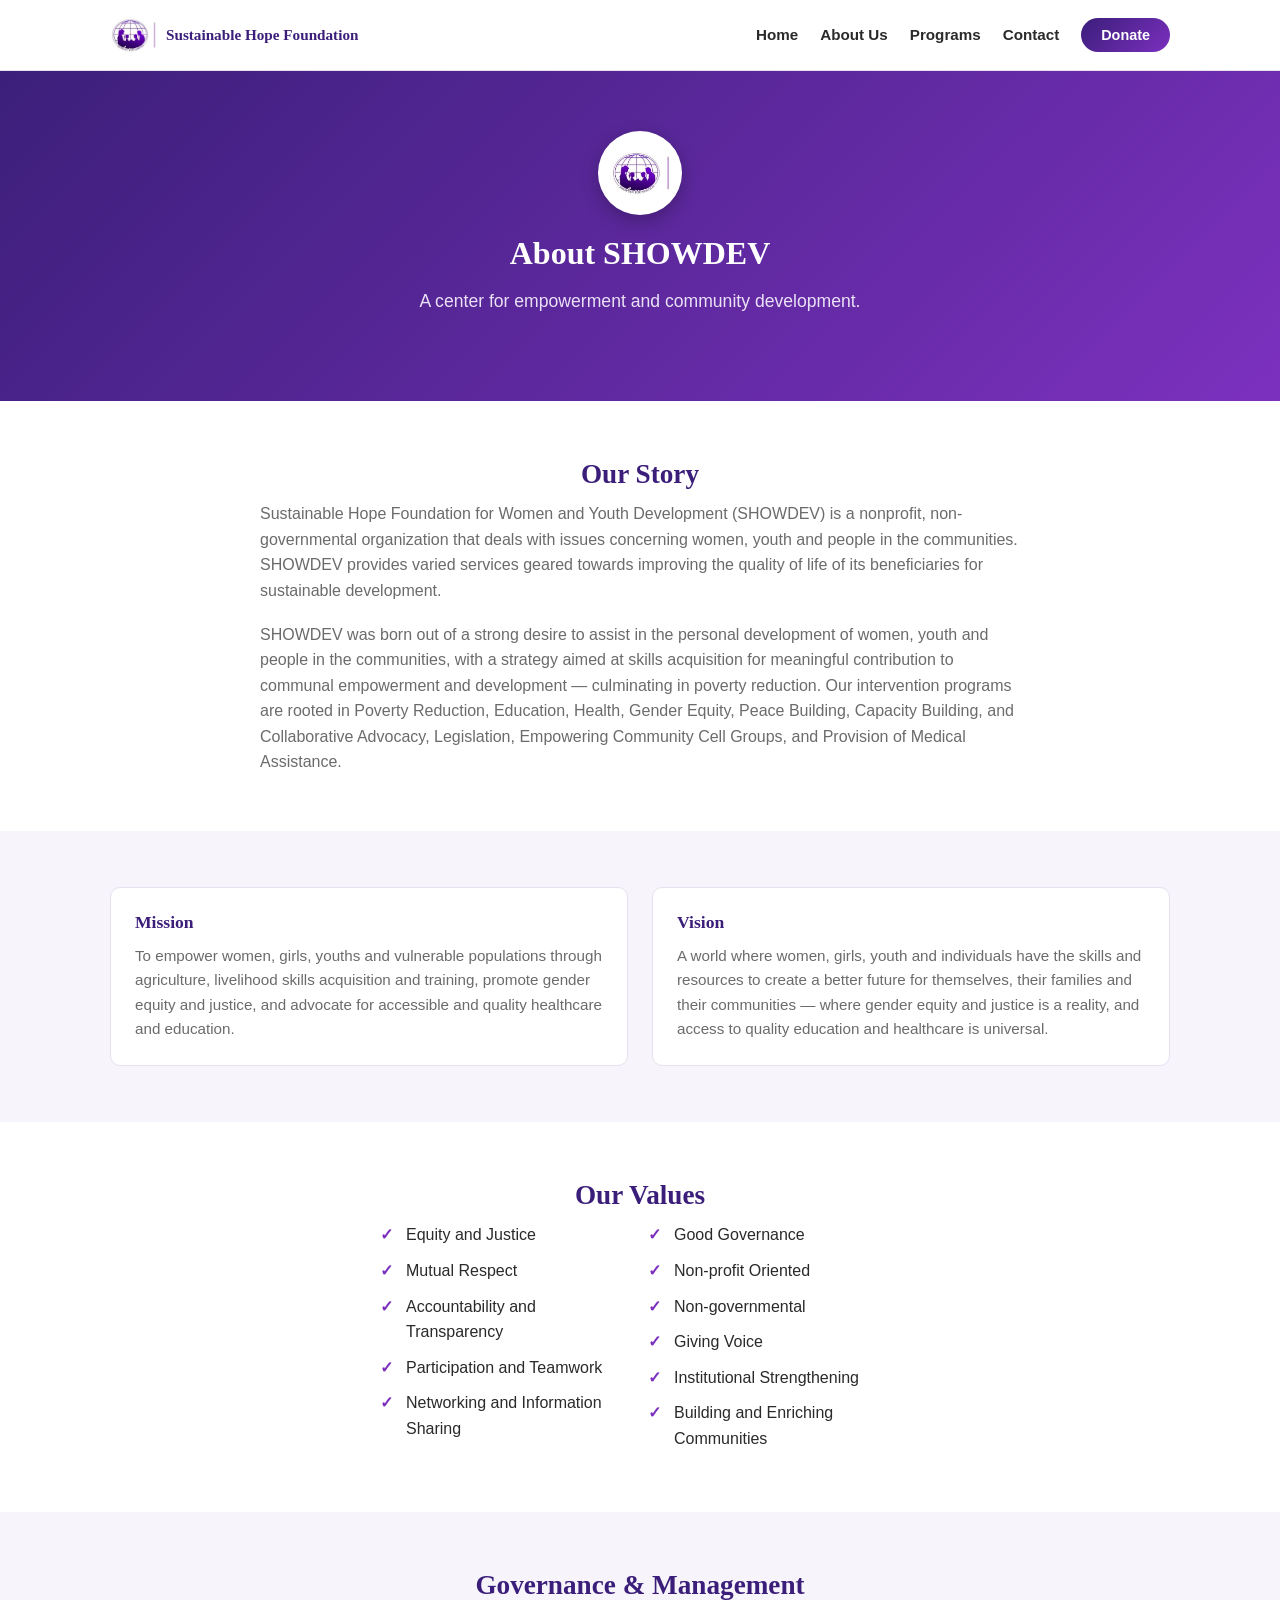
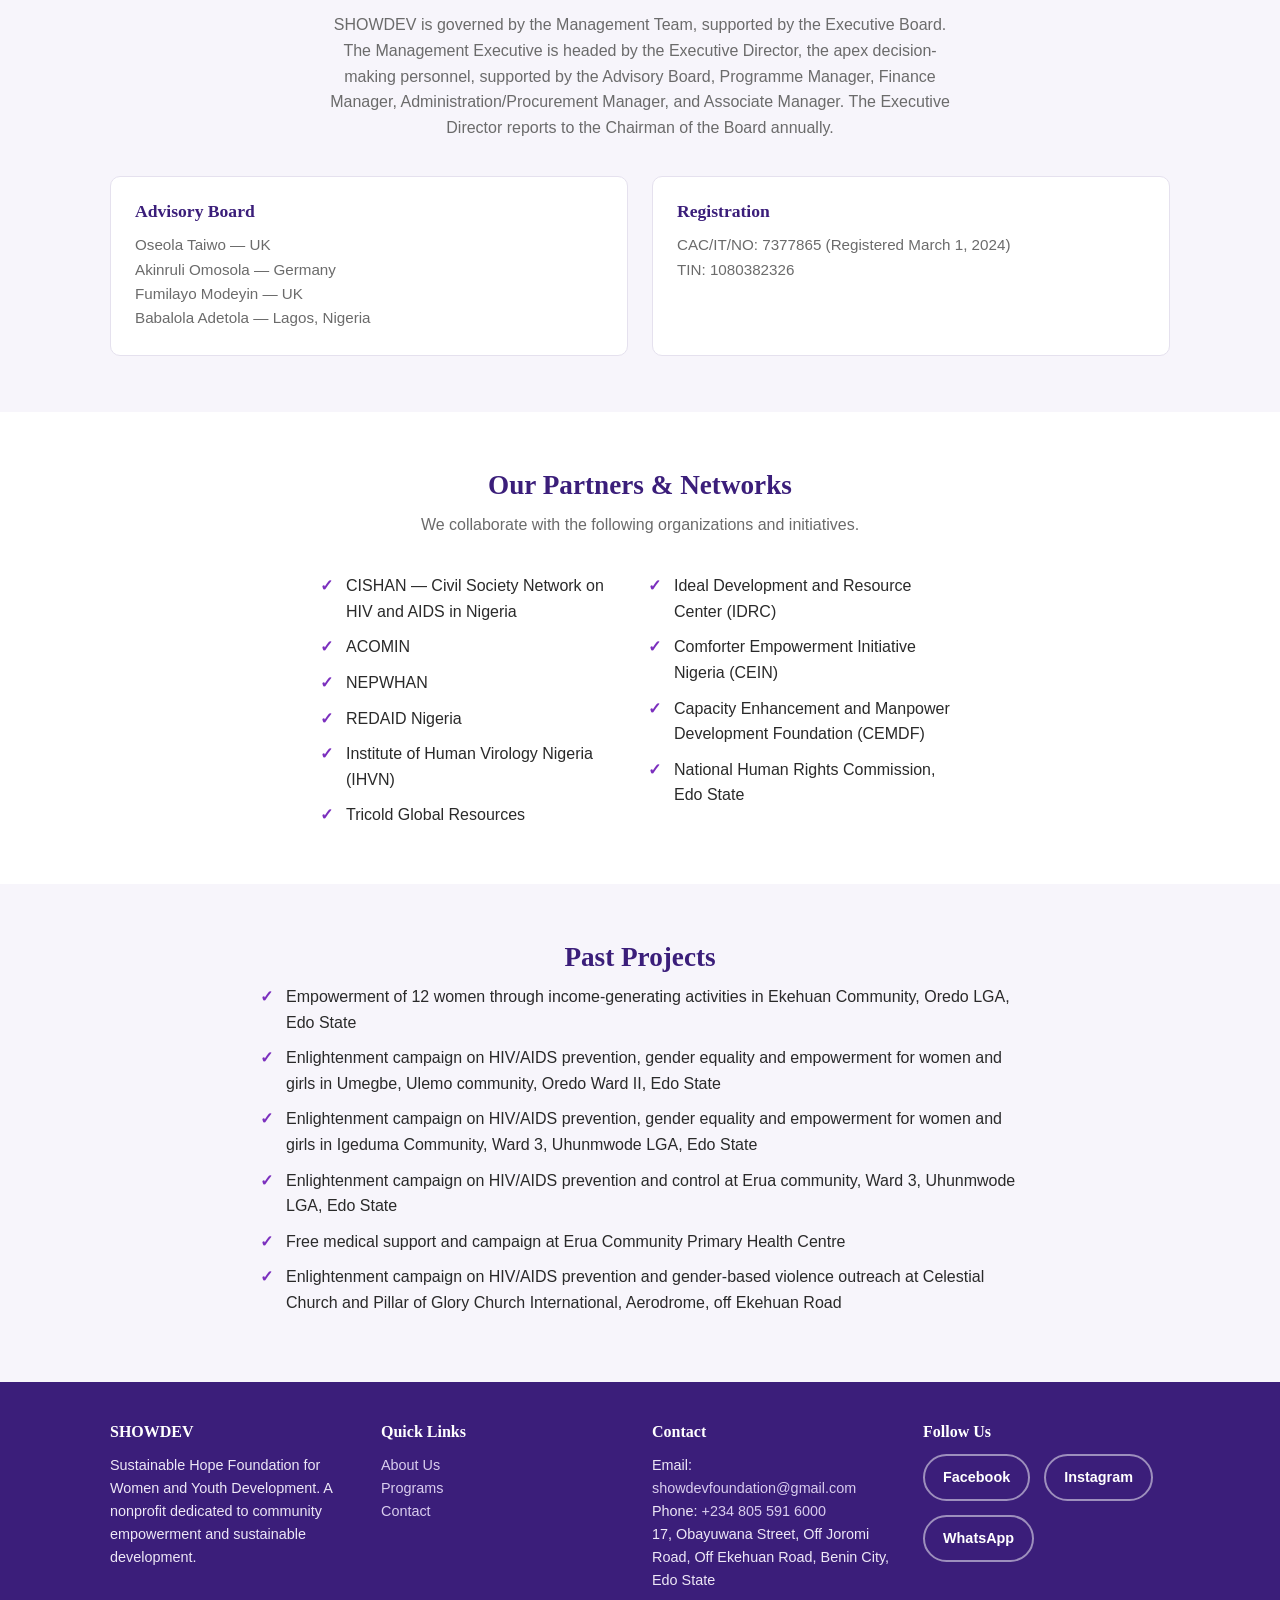
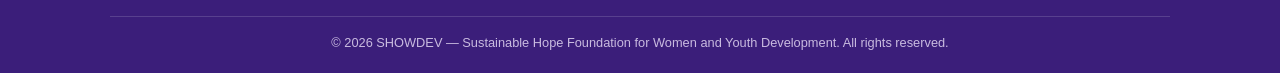
==== about.html @ 35cf9767 "initial commit" ====
<!DOCTYPE html>
<html lang="en">
<head>
<meta charset="UTF-8">
<meta name="viewport" content="width=device-width, initial-scale=1.0">
<title>About Us — SHOWDEV</title>
<meta name="description" content="Learn about SHOWDEV's history, mission, vision, values, governance, and partner organizations.">
<meta property="og:title" content="About SHOWDEV">
<meta property="og:description" content="A nonprofit dedicated to empowering women, youth and communities.">
<meta property="og:image" content="assets/logo.jpg">
<link rel="icon" href="assets/favicon.jpg" type="image/jpeg">
<link rel="stylesheet" href="style.css">
</head>
<body>

<header>
  <div class="nav-wrap">
    <a href="index.html" class="brand">
      <img data-img-key="logo" src="assets/logo.jpg" alt="SHOWDEV logo">
      <span class="brand-name">Sustainable Hope Foundation</span>
    </a>
    <button class="nav-toggle" id="navToggle" aria-label="Toggle menu">&#9776;</button>
    <nav>
      <ul id="navMenu">
        <li><a href="index.html">Home</a></li>
        <li><a href="about.html">About Us</a></li>
        <li><a href="programs.html">Programs</a></li>
        <li><a href="contact.html">Contact</a></li>
        <li><a href="contact.html#donate" class="donate-btn">Donate</a></li>
      </ul>
    </nav>
  </div>
</header>

<section class="hero has-photo" data-bg-key="heroBackground">
  <div class="container">
    <div class="hero-logo-badge"><img data-img-key="logo" alt="SHOWDEV logo"></div>
    <h1>About SHOWDEV</h1>
    <p class="tagline">A center for empowerment and community development.</p>
  </div>
</section>

<section>
  <div class="container">
    <h2 class="section-title">Our Story</h2>
    <p style="max-width:760px;margin:0 auto 18px;color:var(--text-muted);">
      Sustainable Hope Foundation for Women and Youth Development (SHOWDEV) is a nonprofit, non-governmental
      organization that deals with issues concerning women, youth and people in the communities. SHOWDEV provides
      varied services geared towards improving the quality of life of its beneficiaries for sustainable development.
    </p>
    <p style="max-width:760px;margin:0 auto;color:var(--text-muted);">
      SHOWDEV was born out of a strong desire to assist in the personal development of women, youth and people in
      the communities, with a strategy aimed at skills acquisition for meaningful contribution to communal
      empowerment and development — culminating in poverty reduction. Our intervention programs are rooted in
      Poverty Reduction, Education, Health, Gender Equity, Peace Building, Capacity Building, and Collaborative
      Advocacy, Legislation, Empowering Community Cell Groups, and Provision of Medical Assistance.
    </p>
  </div>
</section>

<section class="alt">
  <div class="container">
    <div class="grid">
      <div class="card">
        <h3>Mission</h3>
        <p>To empower women, girls, youths and vulnerable populations through agriculture, livelihood skills acquisition and training, promote gender equity and justice, and advocate for accessible and quality healthcare and education.</p>
      </div>
      <div class="card">
        <h3>Vision</h3>
        <p>A world where women, girls, youth and individuals have the skills and resources to create a better future for themselves, their families and their communities — where gender equity and justice is a reality, and access to quality education and healthcare is universal.</p>
      </div>
    </div>
  </div>
</section>

<section>
  <div class="container">
    <h2 class="section-title">Our Values</h2>
    <ul class="check-list" style="max-width:520px;margin:0 auto;columns:2;">
      <li>Equity and Justice</li>
      <li>Mutual Respect</li>
      <li>Accountability and Transparency</li>
      <li>Participation and Teamwork</li>
      <li>Networking and Information Sharing</li>
      <li>Good Governance</li>
      <li>Non-profit Oriented</li>
      <li>Non-governmental</li>
      <li>Giving Voice</li>
      <li>Institutional Strengthening</li>
      <li>Building and Enriching Communities</li>
    </ul>
  </div>
</section>

<section class="alt">
  <div class="container">
    <h2 class="section-title">Governance & Management</h2>
    <p class="section-sub">
      SHOWDEV is governed by the Management Team, supported by the Executive Board. The Management Executive
      is headed by the Executive Director, the apex decision-making personnel, supported by the Advisory Board,
      Programme Manager, Finance Manager, Administration/Procurement Manager, and Associate Manager. The
      Executive Director reports to the Chairman of the Board annually.
    </p>
    <div class="grid">
      <div class="card"><h3>Advisory Board</h3>
        <p>Oseola Taiwo — UK<br>Akinruli Omosola — Germany<br>Fumilayo Modeyin — UK<br>Babalola Adetola — Lagos, Nigeria</p>
      </div>
      <div class="card"><h3>Registration</h3>
        <p>CAC/IT/NO: 7377865 (Registered March 1, 2024)<br>TIN: 1080382326</p>
      </div>
    </div>
  </div>
</section>

<section>
  <div class="container">
    <h2 class="section-title">Our Partners & Networks</h2>
    <p class="section-sub">We collaborate with the following organizations and initiatives.</p>
    <ul class="check-list" style="max-width:640px;margin:0 auto;columns:2;">
      <li>CISHAN — Civil Society Network on HIV and AIDS in Nigeria</li>
      <li>ACOMIN</li>
      <li>NEPWHAN</li>
      <li>REDAID Nigeria</li>
      <li>Institute of Human Virology Nigeria (IHVN)</li>
      <li>Tricold Global Resources</li>
      <li>Ideal Development and Resource Center (IDRC)</li>
      <li>Comforter Empowerment Initiative Nigeria (CEIN)</li>
      <li>Capacity Enhancement and Manpower Development Foundation (CEMDF)</li>
      <li>National Human Rights Commission, Edo State</li>
    </ul>
  </div>
</section>

<section class="alt">
  <div class="container">
    <h2 class="section-title">Past Projects</h2>
    <ul class="check-list" style="max-width:760px;margin:0 auto;">
      <li>Empowerment of 12 women through income-generating activities in Ekehuan Community, Oredo LGA, Edo State</li>
      <li>Enlightenment campaign on HIV/AIDS prevention, gender equality and empowerment for women and girls in Umegbe, Ulemo community, Oredo Ward II, Edo State</li>
      <li>Enlightenment campaign on HIV/AIDS prevention, gender equality and empowerment for women and girls in Igeduma Community, Ward 3, Uhunmwode LGA, Edo State</li>
      <li>Enlightenment campaign on HIV/AIDS prevention and control at Erua community, Ward 3, Uhunmwode LGA, Edo State</li>
      <li>Free medical support and campaign at Erua Community Primary Health Centre</li>
      <li>Enlightenment campaign on HIV/AIDS prevention and gender-based violence outreach at Celestial Church and Pillar of Glory Church International, Aerodrome, off Ekehuan Road</li>
    </ul>
  </div>
</section>

<footer>
  <div class="container">
    <div class="footer-grid">
      <div>
        <h4>SHOWDEV</h4>
        <p>Sustainable Hope Foundation for Women and Youth Development. A nonprofit dedicated to community empowerment and sustainable development.</p>
      </div>
      <div>
        <h4>Quick Links</h4>
        <p><a href="about.html">About Us</a></p>
        <p><a href="programs.html">Programs</a></p>
        <p><a href="contact.html">Contact</a></p>
      </div>
      <div>
        <h4>Contact</h4>
        <p>Email: <a href="mailto:showdevfoundation@gmail.com">showdevfoundation@gmail.com</a></p>
        <p>Phone: <a href="tel:+2348055916000">+234 805 591 6000</a></p>
        <p>17, Obayuwana Street, Off Joromi Road, Off Ekehuan Road, Benin City, Edo State</p>
      </div>
      <div>
        <h4>Follow Us</h4>
        <div class="social-row" style="justify-content:flex-start;">
          <a href="PASTE-YOUR-FACEBOOK-LINK-HERE" class="social-link">Facebook</a>
          <a href="PASTE-YOUR-INSTAGRAM-LINK-HERE" class="social-link">Instagram</a>
          <a href="PASTE-YOUR-WHATSAPP-LINK-HERE" class="social-link">WhatsApp</a>
        </div>
      </div>
    </div>
    <div class="bottom">&copy; 2026 SHOWDEV — Sustainable Hope Foundation for Women and Youth Development. All rights reserved.</div>
  </div>
</footer>

<script>
  document.getElementById('navToggle').addEventListener('click', function() {
    document.getElementById('navMenu').classList.toggle('open');
  });
</script>

<script src="images-config.js"></script>
<script src="script.js"></script>
</body>
</html>
---- style.css ----
/* =========================================================
   SHOWDEV Foundation — Shared Stylesheet
   Brand colors pulled from logo: deep indigo-purple to violet
   ========================================================= */

:root {
  --purple-dark: #3B1E7A;
  --purple-light: #7B2FBE;
  --bg: #FFFFFF;
  --bg-alt: #F7F5FB;
  --text-main: #2A2A2A;
  --text-muted: #6B6B6B;
  --border: #E5E1EE;
  --max-width: 1100px;
}

* {
  box-sizing: border-box;
  margin: 0;
  padding: 0;
}

body {
  font-family: -apple-system, BlinkMacSystemFont, "Segoe UI", Roboto, Helvetica, Arial, sans-serif;
  color: var(--text-main);
  background: var(--bg);
  line-height: 1.6;
  -webkit-font-smoothing: antialiased;
}

h1, h2, h3, h4 {
  font-family: Georgia, "Times New Roman", serif;
  color: var(--purple-dark);
  line-height: 1.25;
}

a {
  color: var(--purple-light);
  text-decoration: none;
}

a:hover {
  text-decoration: underline;
}

img {
  max-width: 100%;
  display: block;
}

.container {
  max-width: var(--max-width);
  margin: 0 auto;
  padding: 0 20px;
}

/* ---------- Header / Nav ---------- */

header {
  background: var(--bg);
  border-bottom: 1px solid var(--border);
  position: sticky;
  top: 0;
  z-index: 100;
}

.nav-wrap {
  display: flex;
  align-items: center;
  justify-content: space-between;
  padding: 14px 20px;
  max-width: var(--max-width);
  margin: 0 auto;
}

.brand {
  display: flex;
  align-items: center;
  gap: 10px;
}

.brand img {
  height: 42px;
  width: auto;
}

.brand-name {
  font-family: Georgia, serif;
  font-weight: bold;
  font-size: 0.95rem;
  color: var(--purple-dark);
  max-width: 220px;
  line-height: 1.2;
}

nav ul {
  list-style: none;
  display: flex;
  gap: 22px;
}

nav a {
  color: var(--text-main);
  font-size: 0.95rem;
  font-weight: 600;
}

nav a:hover {
  color: var(--purple-light);
  text-decoration: none;
}

.nav-toggle {
  display: none;
  background: none;
  border: none;
  font-size: 1.6rem;
  color: var(--purple-dark);
  cursor: pointer;
}

.donate-btn {
  background: linear-gradient(135deg, var(--purple-dark), var(--purple-light));
  color: #fff !important;
  padding: 9px 20px;
  border-radius: 30px;
  font-weight: 700;
  font-size: 0.9rem;
  white-space: nowrap;
}

.donate-btn:hover {
  opacity: 0.9;
  text-decoration: none;
}

/* ---------- Hero ---------- */

.hero {
  background: var(--bg-alt);
  padding: 60px 0;
  text-align: center;
}

.hero h1 {
  font-size: 2rem;
  margin-bottom: 14px;
}

.hero p.tagline {
  color: var(--text-muted);
  font-size: 1.1rem;
  max-width: 620px;
  margin: 0 auto 26px;
}

.btn-row {
  display: flex;
  justify-content: center;
  gap: 14px;
  flex-wrap: wrap;
}

.btn {
  display: inline-block;
  padding: 12px 28px;
  border-radius: 30px;
  font-weight: 700;
  font-size: 0.95rem;
}

.btn-primary {
  background: linear-gradient(135deg, var(--purple-dark), var(--purple-light));
  color: #fff;
}

.btn-outline {
  border: 2px solid var(--purple-dark);
  color: var(--purple-dark);
}

.btn:hover {
  opacity: 0.9;
  text-decoration: none;
}

/* ---------- Sections ---------- */

section {
  padding: 56px 0;
}

section.alt {
  background: var(--bg-alt);
}

.section-title {
  text-align: center;
  font-size: 1.7rem;
  margin-bottom: 10px;
}

.section-sub {
  text-align: center;
  color: var(--text-muted);
  max-width: 640px;
  margin: 0 auto 36px;
}

/* ---------- Cards / Grids ---------- */

.grid {
  display: grid;
  grid-template-columns: repeat(auto-fit, minmax(240px, 1fr));
  gap: 24px;
}

.card {
  background: var(--bg);
  border: 1px solid var(--border);
  border-radius: 10px;
  padding: 24px;
}

.card h3 {
  font-size: 1.1rem;
  margin-bottom: 10px;
}

.card p {
  color: var(--text-muted);
  font-size: 0.95rem;
}

.photo-placeholder {
  background: linear-gradient(135deg, var(--purple-dark), var(--purple-light));
  color: #fff;
  opacity: 0.85;
  border-radius: 10px;
  display: flex;
  align-items: center;
  justify-content: center;
  text-align: center;
  font-size: 0.85rem;
  font-weight: 600;
  padding: 20px;
  min-height: 180px;
}

/* ---------- Lists ---------- */

.check-list {
  list-style: none;
}

.check-list li {
  padding-left: 26px;
  position: relative;
  margin-bottom: 10px;
  color: var(--text-main);
}

.check-list li::before {
  content: "✓";
  position: absolute;
  left: 0;
  color: var(--purple-light);
  font-weight: bold;
}

/* ---------- Footer ---------- */

footer {
  background: var(--purple-dark);
  color: #EDE7F6;
  padding: 40px 0 20px;
  font-size: 0.9rem;
}

footer .footer-grid {
  display: grid;
  grid-template-columns: repeat(auto-fit, minmax(200px, 1fr));
  gap: 24px;
  margin-bottom: 24px;
}

footer h4 {
  color: #fff;
  font-size: 1rem;
  margin-bottom: 12px;
}

footer a {
  color: #D9CDEE;
}

footer .bottom {
  border-top: 1px solid rgba(255,255,255,0.15);
  padding-top: 16px;
  text-align: center;
  font-size: 0.8rem;
  color: #C9BBE0;
}

/* ---------- Placeholder / TODO markers ---------- */

.todo {
  background: #FFF6E5;
  border: 1px dashed #D9A441;
  color: #8A5B00;
  padding: 3px 8px;
  border-radius: 5px;
  font-size: 0.85em;
  font-style: italic;
}

/* ---------- Responsive ---------- */

/* ---------- Scroll-reveal animation ---------- */

.reveal {
  opacity: 0;
  transform: translateY(28px);
  transition: opacity 0.7s ease, transform 0.7s ease;
}

.reveal.visible {
  opacity: 1;
  transform: translateY(0);
}

/* Respect users who've asked their device to reduce motion */
@media (prefers-reduced-motion: reduce) {
  .reveal {
    opacity: 1;
    transform: none;
    transition: none;
  }
}

/* ---------- Donate button pulse ---------- */

.donate-btn {
  animation: donatePulse 2.6s ease-in-out infinite;
}

@keyframes donatePulse {
  0%, 100% {
    box-shadow: 0 0 0 0 rgba(123, 47, 190, 0.45);
  }
  50% {
    box-shadow: 0 0 0 8px rgba(123, 47, 190, 0);
  }
}

@media (prefers-reduced-motion: reduce) {
  .donate-btn {
    animation: none;
  }
}

/* ---------- Back-to-top button ---------- */

#backToTop {
  position: fixed;
  bottom: 22px;
  right: 22px;
  width: 46px;
  height: 46px;
  border-radius: 50%;
  border: none;
  background: linear-gradient(135deg, var(--purple-dark), var(--purple-light));
  color: #fff;
  font-size: 1.3rem;
  line-height: 1;
  cursor: pointer;
  opacity: 0;
  visibility: hidden;
  transform: translateY(12px);
  transition: opacity 0.3s ease, transform 0.3s ease, visibility 0.3s;
  box-shadow: 0 4px 14px rgba(59, 30, 122, 0.35);
  z-index: 200;
}

#backToTop.show {
  opacity: 1;
  visibility: visible;
  transform: translateY(0);
}

#backToTop:hover {
  opacity: 0.9;
}

/* ---------- Animated action buttons (Email Us / Call Us) ---------- */

.btn-animated {
  animation: btnBounce 2.2s ease-in-out infinite;
}

@keyframes btnBounce {
  0%, 100% { transform: translateY(0); }
  50% { transform: translateY(-6px); }
}

@media (prefers-reduced-motion: reduce) {
  .btn-animated {
    animation: none;
  }
}

/* Tap feedback on all buttons — small press-down effect */
.btn:active,
.donate-btn:active,
.social-link:active {
  transform: scale(0.95);
}

/* ---------- Social media links ---------- */

.social-row {
  display: flex;
  justify-content: center;
  gap: 14px;
  flex-wrap: wrap;
  margin-top: 10px;
}

.social-link {
  display: inline-flex;
  align-items: center;
  gap: 8px;
  padding: 10px 18px;
  border-radius: 30px;
  border: 2px solid var(--purple-dark);
  color: var(--purple-dark);
  font-weight: 700;
  font-size: 0.9rem;
  transition: transform 0.15s ease, opacity 0.15s ease;
}

.social-link:hover {
  opacity: 0.85;
  text-decoration: none;
}

footer .social-row .social-link {
  border-color: rgba(255,255,255,0.5);
  color: #fff;
}

/* ---------- Hero background photography ---------- */

.hero {
  position: relative;
  background-size: cover;
  background-position: center;
  isolation: isolate;
}

.hero::before {
  content: "";
  position: absolute;
  inset: 0;
  background: linear-gradient(135deg, rgba(59,30,122,0.93), rgba(123,47,190,0.90));
  z-index: -1;
}

.hero.has-photo h1,
.hero.has-photo p.tagline {
  color: #fff;
}

.hero.has-photo p.tagline {
  color: #EAE1F7;
}

.hero-logo-badge {
  width: 84px;
  height: 84px;
  border-radius: 50%;
  background: #fff;
  padding: 12px;
  margin: 0 auto 18px;
  box-shadow: 0 6px 18px rgba(0,0,0,0.25);
}

.hero-logo-badge img {
  width: 100%;
  height: 100%;
  object-fit: contain;
}

/* ---------- Real photo cards (replacing purple placeholders) ---------- */

.photo-card {
  position: relative;
  border-radius: 10px;
  overflow: hidden;
  min-height: 180px;
}

.photo-card img {
  width: 100%;
  height: 100%;
  min-height: 180px;
  object-fit: cover;
  display: block;
}

.photo-card .photo-caption {
  position: absolute;
  left: 0;
  right: 0;
  bottom: 0;
  background: linear-gradient(to top, rgba(0,0,0,0.65), transparent);
  color: #fff;
  padding: 26px 14px 10px;
  font-size: 0.85rem;
  font-weight: 600;
}

.photo-card .swap-badge {
  position: absolute;
  top: 8px;
  right: 8px;
  background: #FFF6E5;
  color: #8A5B00;
  border: 1px solid #D9A441;
  font-size: 0.68rem;
  font-style: italic;
  padding: 2px 8px;
  border-radius: 5px;
}

@media (max-width: 720px) {
  nav ul {
    position: absolute;
    top: 100%;
    left: 0;
    right: 0;
    background: var(--bg);
    flex-direction: column;
    padding: 16px 20px;
    border-bottom: 1px solid var(--border);
    display: none;
    gap: 16px;
  }

  nav ul.open {
    display: flex;
  }

  .nav-toggle {
    display: block;
  }

  .brand-name {
    font-size: 0.8rem;
    max-width: 150px;
  }

  .hero h1 {
    font-size: 1.5rem;
  }
}
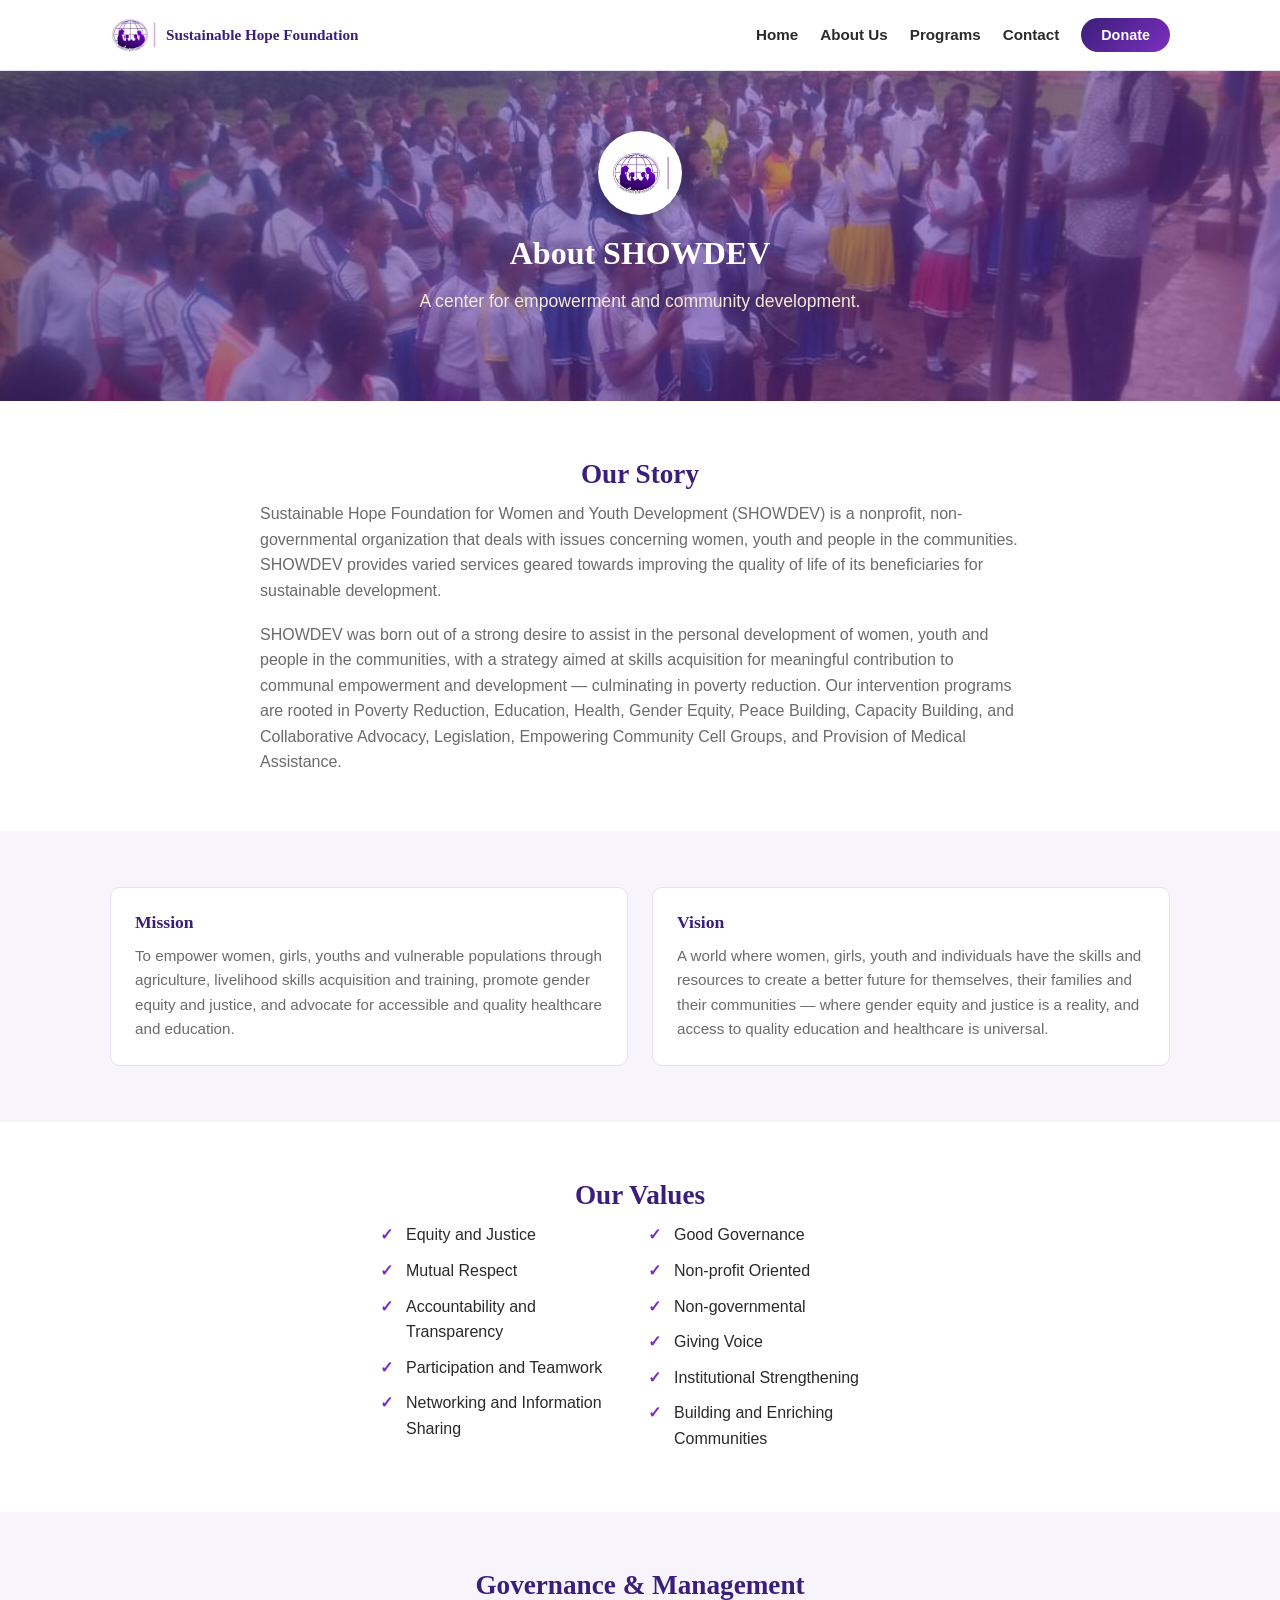
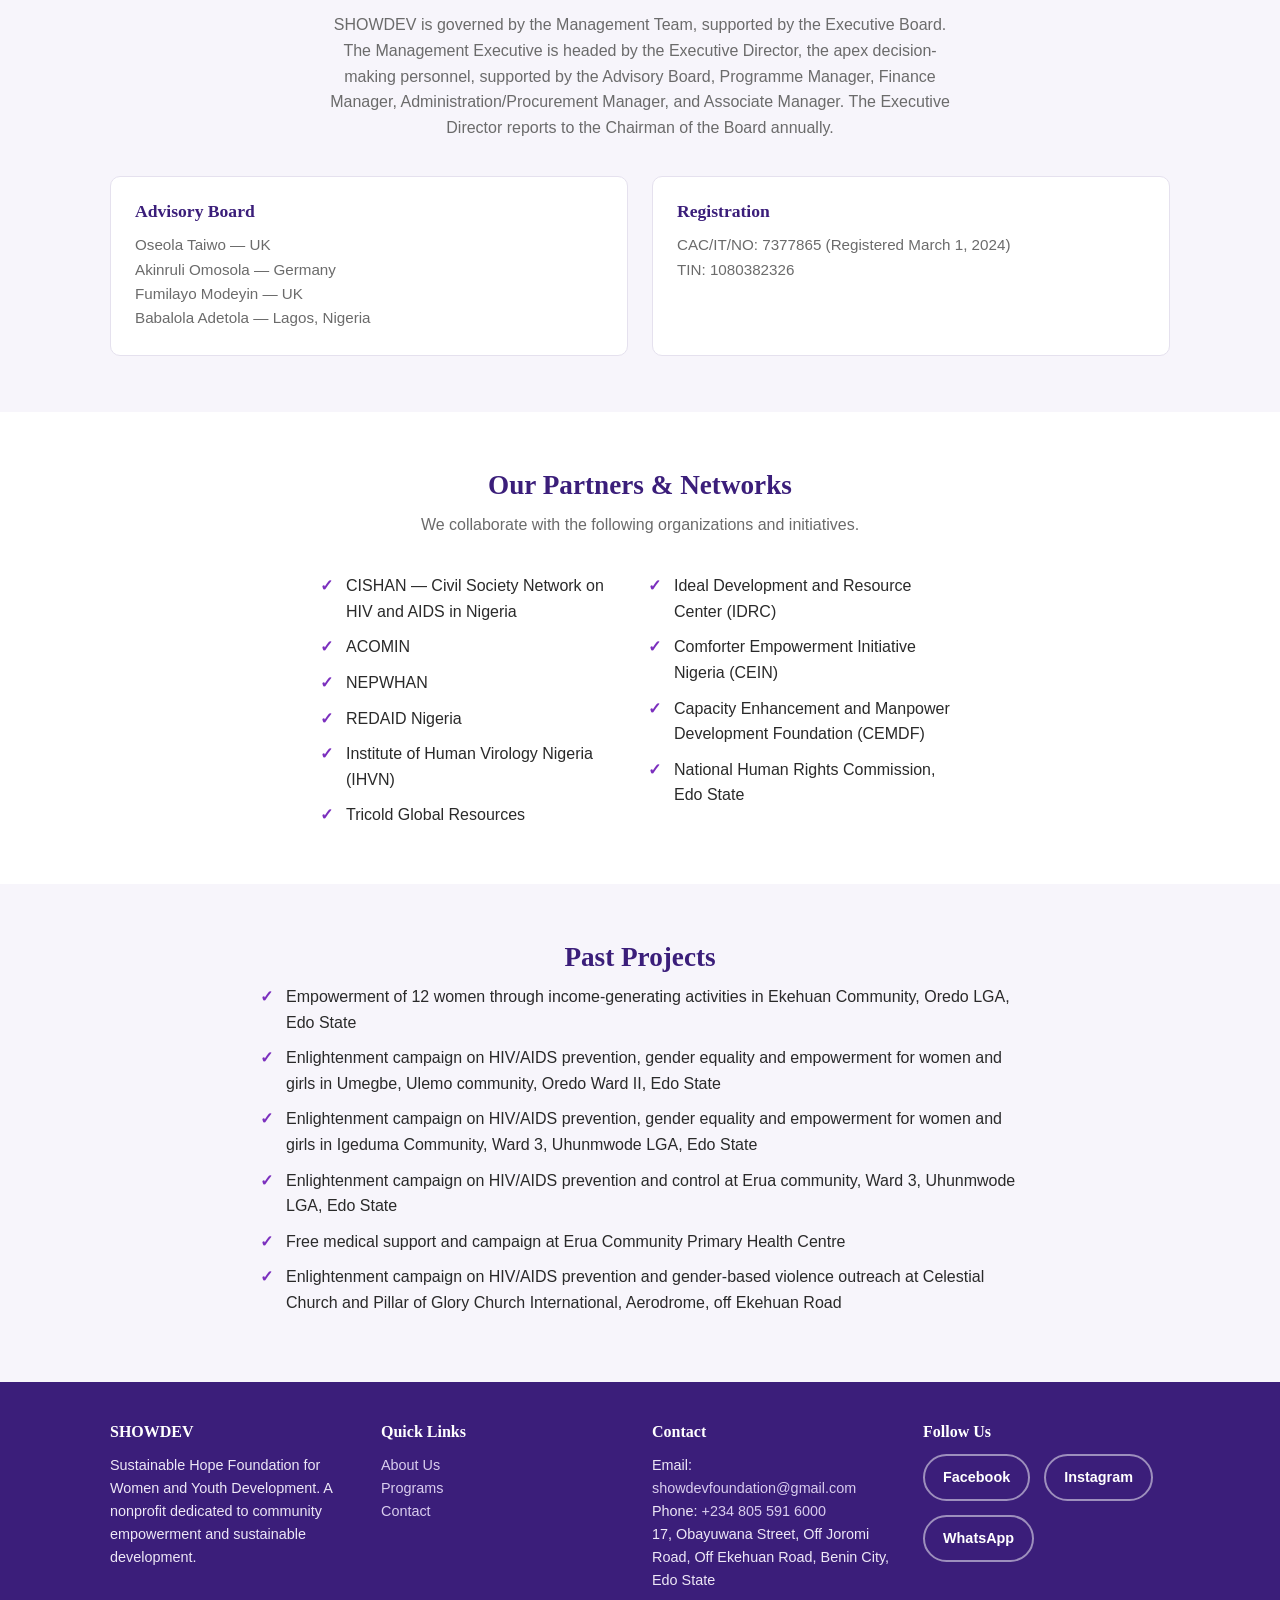
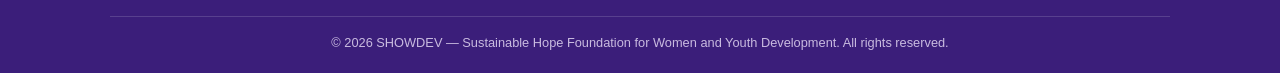
==== commit ed57bfed: "Add real photos and donate tabs." ====
--- a/about.html
+++ b/about.html
@@ -167,9 +167,9 @@
       <div>
         <h4>Follow Us</h4>
         <div class="social-row" style="justify-content:flex-start;">
-          <a href="PASTE-YOUR-FACEBOOK-LINK-HERE" class="social-link">Facebook</a>
-          <a href="PASTE-YOUR-INSTAGRAM-LINK-HERE" class="social-link">Instagram</a>
-          <a href="PASTE-YOUR-WHATSAPP-LINK-HERE" class="social-link">WhatsApp</a>
+          <a href="https://www.facebook.com/share/1Hs5HEUv5M/" class="social-link">Facebook</a>
+          <a href="https://www.instagram.com/showdevfoundation" class="social-link">Instagram</a>
+          <a href="https://wa.me/2347068470523" class="social-link">WhatsApp</a>
         </div>
       </div>
     </div>
--- a/style.css
+++ b/style.css
@@ -247,6 +247,56 @@
   min-height: 180px;
 }
 
+/* ---------- Donate Tabs ---------- */
+
+.donate-tabs {
+  display: flex;
+  flex-wrap: wrap;
+  gap: 10px;
+  justify-content: center;
+  margin: 0 0 28px;
+}
+
+.donate-tab-btn {
+  padding: 10px 20px;
+  border-radius: 30px;
+  border: 2px solid var(--purple-dark);
+  background: transparent;
+  color: var(--purple-dark);
+  font-weight: 600;
+  font-size: 0.95rem;
+  cursor: pointer;
+  transition: all 0.2s ease;
+  font-family: inherit;
+}
+
+.donate-tab-btn.active {
+  background: linear-gradient(135deg, var(--purple-dark), var(--purple-light));
+  color: #fff;
+  border-color: transparent;
+}
+
+.donate-panel {
+  display: none;
+  max-width: 480px;
+  margin: 0 auto;
+}
+
+.donate-panel.active {
+  display: block;
+  animation: fadeIn 0.3s ease;
+}
+
+.donate-panel .card {
+  text-align: center;
+}
+
+.donate-note {
+  font-size: 0.85rem;
+  color: var(--text-muted);
+  margin-top: 14px;
+}
+
 /* ---------- Lists ---------- */
 
 .check-list {
@@ -313,7 +363,6 @@
   font-size: 0.85em;
   font-style: italic;
 }
-
 /* ---------- Responsive ---------- */
 
 /* ---------- Scroll-reveal animation ---------- */
@@ -342,6 +391,11 @@
 
 .donate-btn {
   animation: donatePulse 2.6s ease-in-out infinite;
+}
+
+@keyframes fadeIn {
+  from { opacity: 0; transform: translateY(6px); }
+  to { opacity: 1; transform: translateY(0); }
 }
 
 @keyframes donatePulse {
@@ -462,17 +516,25 @@
   content: "";
   position: absolute;
   inset: 0;
-  background: linear-gradient(135deg, rgba(59,30,122,0.93), rgba(123,47,190,0.90));
+  background: transparent;
   z-index: -1;
 }
 
-.hero.has-photo h1,
+.hero.has-photo h1 {
+  color: #fff;
+}
+
 .hero.has-photo p.tagline {
-  color: #fff;
-}
-
-.hero.has-photo p.tagline {
-  color: #EAE1F7;
+  color: #F5E9D3;
+}
+
+.hero.has-photo .btn-outline {
+  border: 2px solid #fff;
+  color: #fff;
+}
+
+.hero.has-photo .btn-outline:hover {
+  background: rgba(255,255,255,0.15);
 }
 
 .hero-logo-badge {
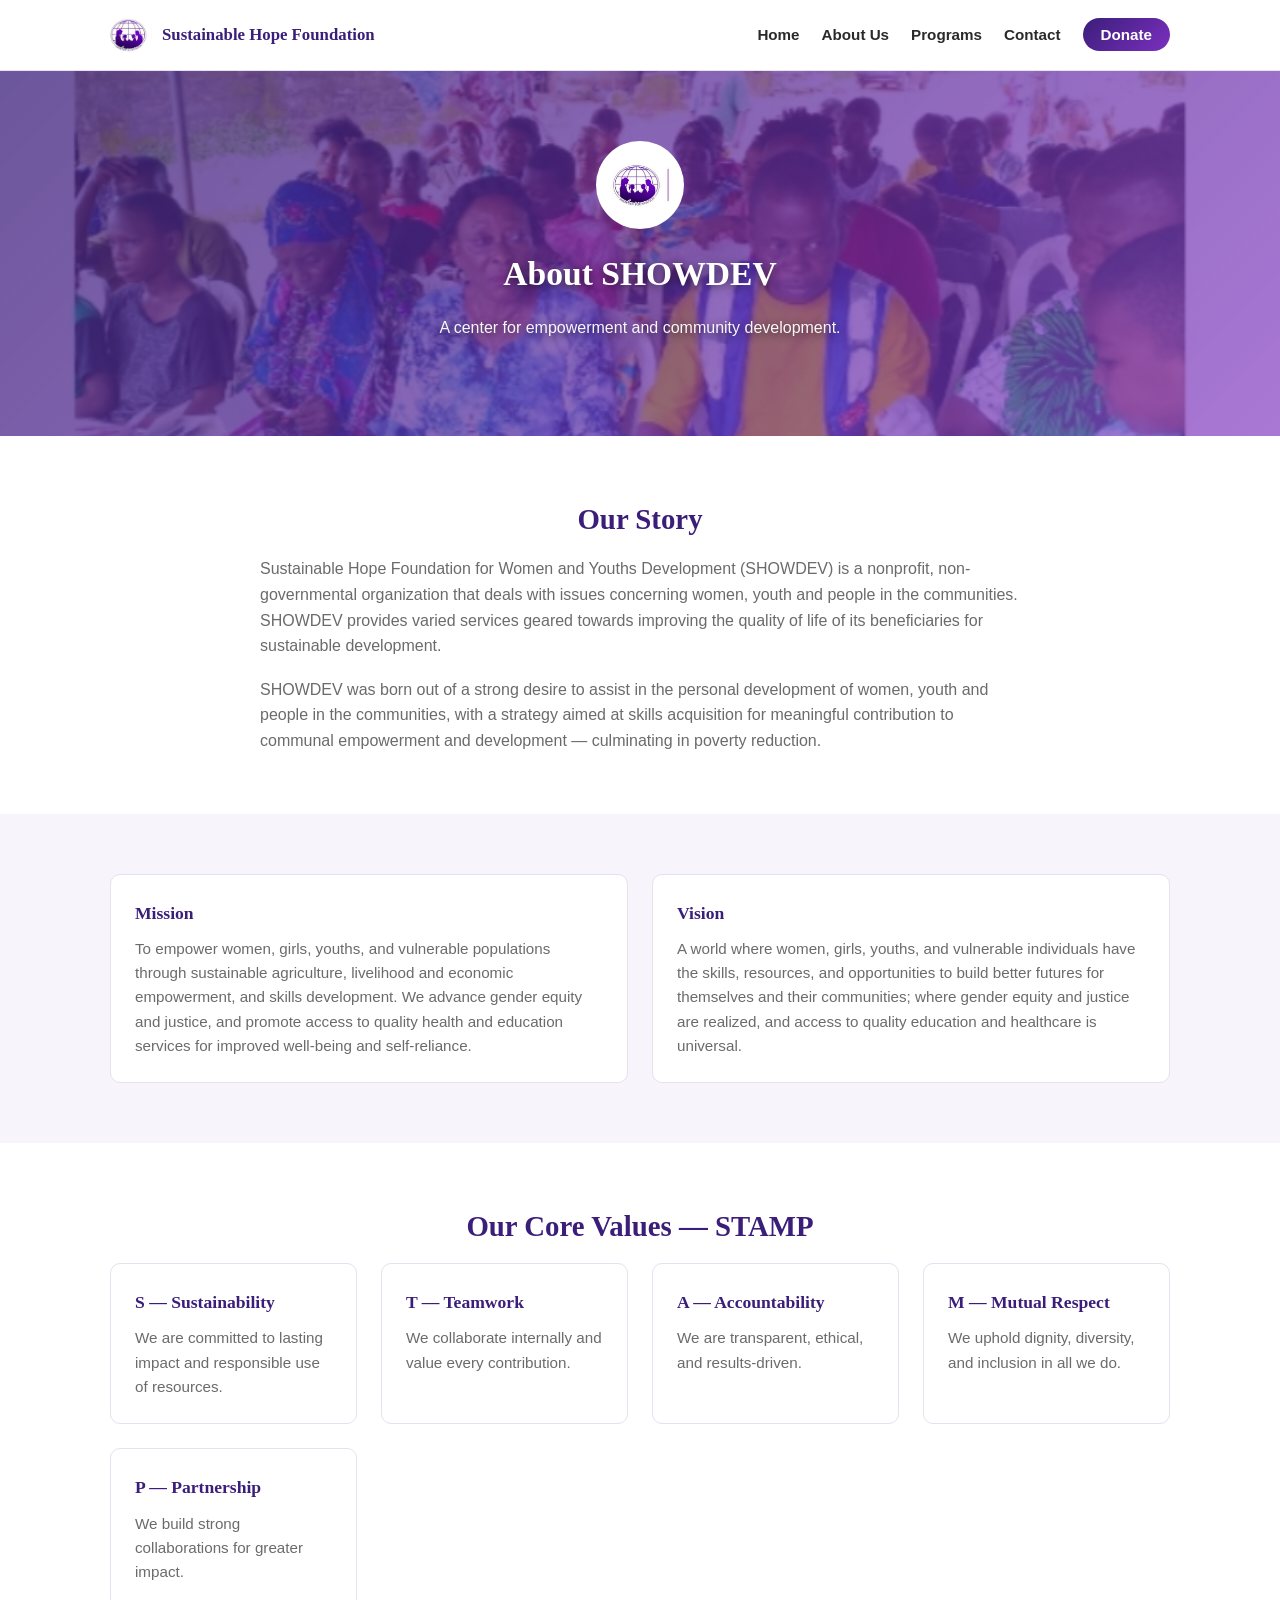
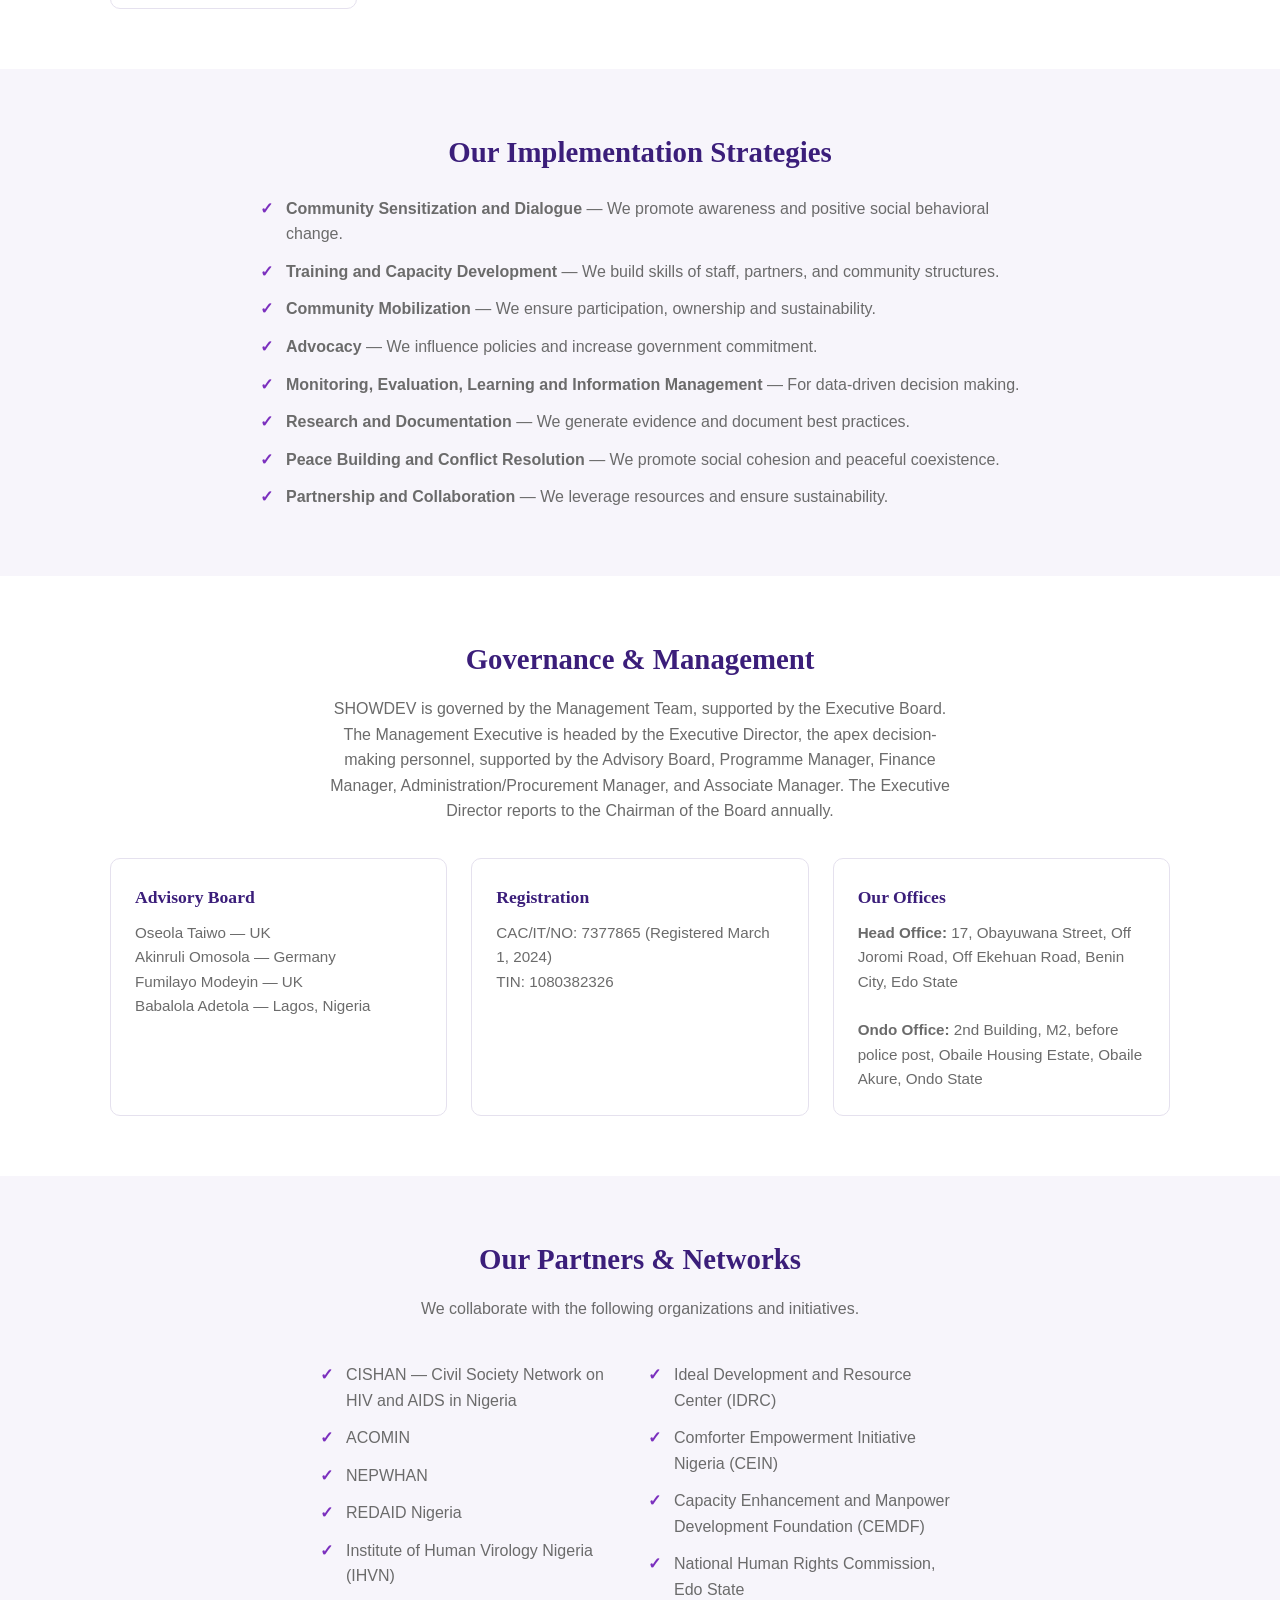
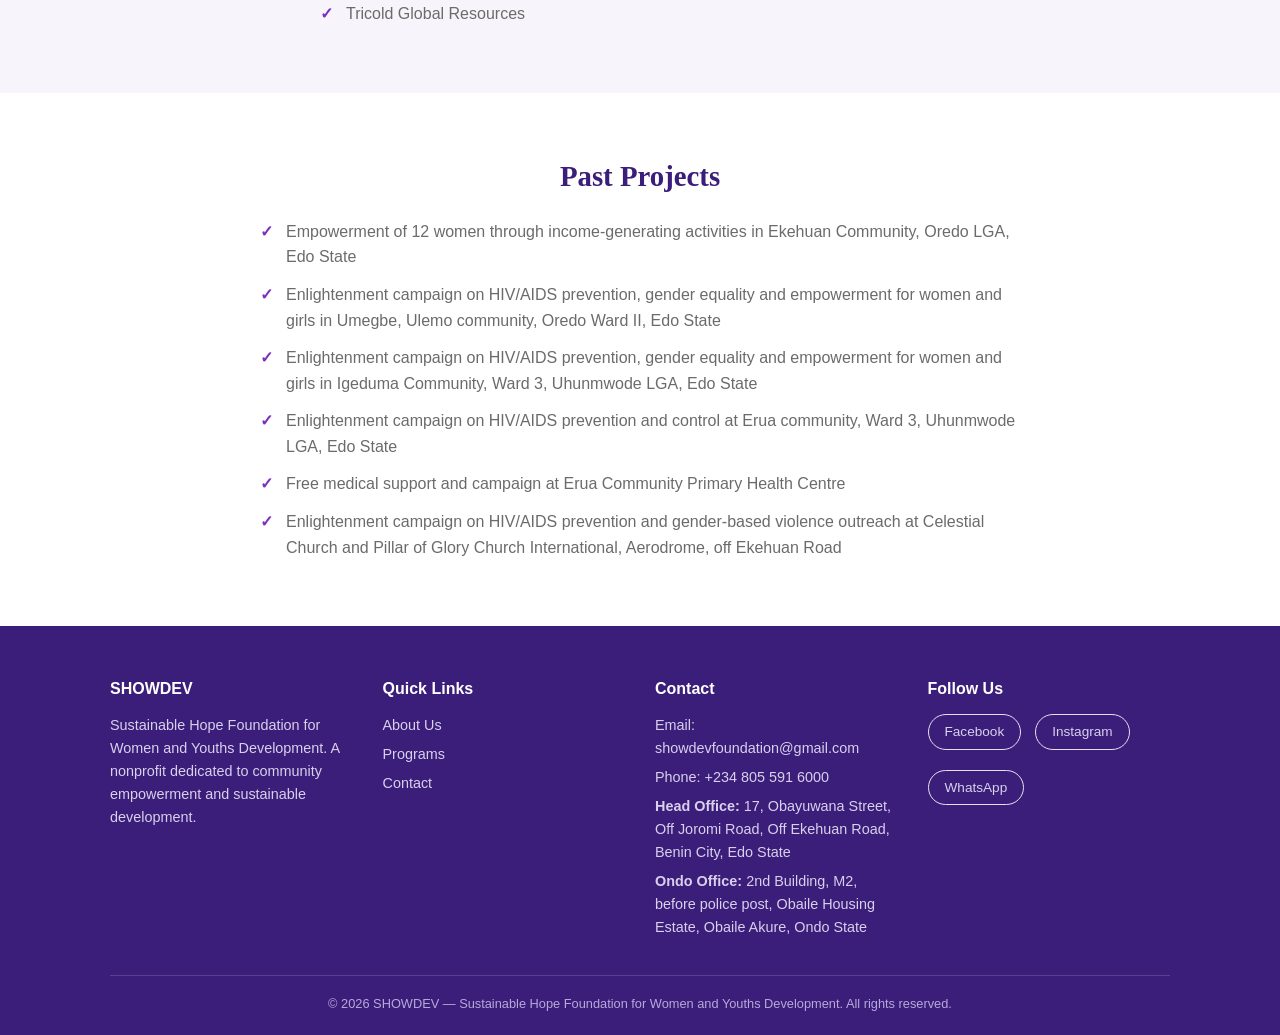
==== commit 9a932a5e: "update 2" ====
--- a/about.html
+++ b/about.html
@@ -44,16 +44,14 @@
   <div class="container">
     <h2 class="section-title">Our Story</h2>
     <p style="max-width:760px;margin:0 auto 18px;color:var(--text-muted);">
-      Sustainable Hope Foundation for Women and Youth Development (SHOWDEV) is a nonprofit, non-governmental
+      Sustainable Hope Foundation for Women and Youths Development (SHOWDEV) is a nonprofit, non-governmental
       organization that deals with issues concerning women, youth and people in the communities. SHOWDEV provides
       varied services geared towards improving the quality of life of its beneficiaries for sustainable development.
     </p>
     <p style="max-width:760px;margin:0 auto;color:var(--text-muted);">
       SHOWDEV was born out of a strong desire to assist in the personal development of women, youth and people in
       the communities, with a strategy aimed at skills acquisition for meaningful contribution to communal
-      empowerment and development — culminating in poverty reduction. Our intervention programs are rooted in
-      Poverty Reduction, Education, Health, Gender Equity, Peace Building, Capacity Building, and Collaborative
-      Advocacy, Legislation, Empowering Community Cell Groups, and Provision of Medical Assistance.
+      empowerment and development — culminating in poverty reduction.
     </p>
   </div>
 </section>
@@ -63,36 +61,46 @@
     <div class="grid">
       <div class="card">
         <h3>Mission</h3>
-        <p>To empower women, girls, youths and vulnerable populations through agriculture, livelihood skills acquisition and training, promote gender equity and justice, and advocate for accessible and quality healthcare and education.</p>
+        <p>To empower women, girls, youths, and vulnerable populations through sustainable agriculture, livelihood and economic empowerment, and skills development. We advance gender equity and justice, and promote access to quality health and education services for improved well-being and self-reliance.</p>
       </div>
       <div class="card">
         <h3>Vision</h3>
-        <p>A world where women, girls, youth and individuals have the skills and resources to create a better future for themselves, their families and their communities — where gender equity and justice is a reality, and access to quality education and healthcare is universal.</p>
-      </div>
-    </div>
-  </div>
-</section>
-
-<section>
-  <div class="container">
-    <h2 class="section-title">Our Values</h2>
-    <ul class="check-list" style="max-width:520px;margin:0 auto;columns:2;">
-      <li>Equity and Justice</li>
-      <li>Mutual Respect</li>
-      <li>Accountability and Transparency</li>
-      <li>Participation and Teamwork</li>
-      <li>Networking and Information Sharing</li>
-      <li>Good Governance</li>
-      <li>Non-profit Oriented</li>
-      <li>Non-governmental</li>
-      <li>Giving Voice</li>
-      <li>Institutional Strengthening</li>
-      <li>Building and Enriching Communities</li>
+        <p>A world where women, girls, youths, and vulnerable individuals have the skills, resources, and opportunities to build better futures for themselves and their communities; where gender equity and justice are realized, and access to quality education and healthcare is universal.</p>
+      </div>
+    </div>
+  </div>
+</section>
+
+<section>
+  <div class="container">
+    <h2 class="section-title">Our Core Values — STAMP</h2>
+    <div class="grid">
+      <div class="card"><h3>S — Sustainability</h3><p>We are committed to lasting impact and responsible use of resources.</p></div>
+      <div class="card"><h3>T — Teamwork</h3><p>We collaborate internally and value every contribution.</p></div>
+      <div class="card"><h3>A — Accountability</h3><p>We are transparent, ethical, and results-driven.</p></div>
+      <div class="card"><h3>M — Mutual Respect</h3><p>We uphold dignity, diversity, and inclusion in all we do.</p></div>
+      <div class="card"><h3>P — Partnership</h3><p>We build strong collaborations for greater impact.</p></div>
+    </div>
+  </div>
+</section>
+
+<section class="alt">
+  <div class="container">
+    <h2 class="section-title">Our Implementation Strategies</h2>
+    <ul class="check-list" style="max-width:760px;margin:0 auto;">
+      <li><strong>Community Sensitization and Dialogue</strong> — We promote awareness and positive social behavioral change.</li>
+      <li><strong>Training and Capacity Development</strong> — We build skills of staff, partners, and community structures.</li>
+      <li><strong>Community Mobilization</strong> — We ensure participation, ownership and sustainability.</li>
+      <li><strong>Advocacy</strong> — We influence policies and increase government commitment.</li>
+      <li><strong>Monitoring, Evaluation, Learning and Information Management</strong> — For data-driven decision making.</li>
+      <li><strong>Research and Documentation</strong> — We generate evidence and document best practices.</li>
+      <li><strong>Peace Building and Conflict Resolution</strong> — We promote social cohesion and peaceful coexistence.</li>
+      <li><strong>Partnership and Collaboration</strong> — We leverage resources and ensure sustainability.</li>
     </ul>
   </div>
 </section>
 
-<section class="alt">
+<section>
   <div class="container">
     <h2 class="section-title">Governance & Management</h2>
     <p class="section-sub">
@@ -108,11 +116,15 @@
       <div class="card"><h3>Registration</h3>
         <p>CAC/IT/NO: 7377865 (Registered March 1, 2024)<br>TIN: 1080382326</p>
       </div>
-    </div>
-  </div>
-</section>
-
-<section>
+      <div class="card"><h3>Our Offices</h3>
+        <p><strong>Head Office:</strong> 17, Obayuwana Street, Off Joromi Road, Off Ekehuan Road, Benin City, Edo State<br><br>
+        <strong>Ondo Office:</strong> 2nd Building, M2, before police post, Obaile Housing Estate, Obaile Akure, Ondo State</p>
+      </div>
+    </div>
+  </div>
+</section>
+
+<section class="alt">
   <div class="container">
     <h2 class="section-title">Our Partners & Networks</h2>
     <p class="section-sub">We collaborate with the following organizations and initiatives.</p>
@@ -131,7 +143,7 @@
   </div>
 </section>
 
-<section class="alt">
+<section>
   <div class="container">
     <h2 class="section-title">Past Projects</h2>
     <ul class="check-list" style="max-width:760px;margin:0 auto;">
@@ -150,7 +162,7 @@
     <div class="footer-grid">
       <div>
         <h4>SHOWDEV</h4>
-        <p>Sustainable Hope Foundation for Women and Youth Development. A nonprofit dedicated to community empowerment and sustainable development.</p>
+        <p>Sustainable Hope Foundation for Women and Youths Development. A nonprofit dedicated to community empowerment and sustainable development.</p>
       </div>
       <div>
         <h4>Quick Links</h4>
@@ -162,7 +174,8 @@
         <h4>Contact</h4>
         <p>Email: <a href="mailto:showdevfoundation@gmail.com">showdevfoundation@gmail.com</a></p>
         <p>Phone: <a href="tel:+2348055916000">+234 805 591 6000</a></p>
-        <p>17, Obayuwana Street, Off Joromi Road, Off Ekehuan Road, Benin City, Edo State</p>
+        <p><strong>Head Office:</strong> 17, Obayuwana Street, Off Joromi Road, Off Ekehuan Road, Benin City, Edo State</p>
+        <p><strong>Ondo Office:</strong> 2nd Building, M2, before police post, Obaile Housing Estate, Obaile Akure, Ondo State</p>
       </div>
       <div>
         <h4>Follow Us</h4>
@@ -173,7 +186,7 @@
         </div>
       </div>
     </div>
-    <div class="bottom">&copy; 2026 SHOWDEV — Sustainable Hope Foundation for Women and Youth Development. All rights reserved.</div>
+    <div class="bottom">&copy; 2026 SHOWDEV — Sustainable Hope Foundation for Women and Youths Development. All rights reserved.</div>
   </div>
 </footer>
 
--- a/style.css
+++ b/style.css
@@ -21,26 +21,21 @@
 }
 
 body {
-  font-family: -apple-system, BlinkMacSystemFont, "Segoe UI", Roboto, Helvetica, Arial, sans-serif;
+  font-family: -apple-system, BlinkMacSystemFont, 'Segoe UI', Roboto, Helvetica, Arial, sans-serif;
   color: var(--text-main);
   background: var(--bg);
   line-height: 1.6;
-  -webkit-font-smoothing: antialiased;
-}
-
-h1, h2, h3, h4 {
-  font-family: Georgia, "Times New Roman", serif;
+  overflow-x: hidden;
+}
+
+h1, h2, h3, .brand-name {
+  font-family: Georgia, 'Times New Roman', serif;
   color: var(--purple-dark);
-  line-height: 1.25;
 }
 
 a {
-  color: var(--purple-light);
+  color: var(--purple-dark);
   text-decoration: none;
-}
-
-a:hover {
-  text-decoration: underline;
 }
 
 img {
@@ -54,23 +49,44 @@
   padding: 0 20px;
 }
 
+section {
+  padding: 60px 0;
+}
+
+section.alt {
+  background: var(--bg-alt);
+}
+
+.section-title {
+  text-align: center;
+  font-size: 1.8rem;
+  margin-bottom: 14px;
+}
+
+.section-sub {
+  text-align: center;
+  max-width: 640px;
+  margin: 0 auto 34px;
+  color: var(--text-muted);
+}
+
 /* ---------- Header / Nav ---------- */
 
 header {
-  background: var(--bg);
+  background: #fff;
   border-bottom: 1px solid var(--border);
   position: sticky;
   top: 0;
-  z-index: 100;
+  z-index: 50;
 }
 
 .nav-wrap {
+  max-width: var(--max-width);
+  margin: 0 auto;
+  padding: 14px 20px;
   display: flex;
   align-items: center;
   justify-content: space-between;
-  padding: 14px 20px;
-  max-width: var(--max-width);
-  margin: 0 auto;
 }
 
 .brand {
@@ -80,131 +96,172 @@
 }
 
 .brand img {
+  width: 42px;
   height: 42px;
-  width: auto;
+  border-radius: 50%;
+  object-fit: cover;
 }
 
 .brand-name {
-  font-family: Georgia, serif;
-  font-weight: bold;
-  font-size: 0.95rem;
-  color: var(--purple-dark);
-  max-width: 220px;
+  font-size: 1.05rem;
+  font-weight: 700;
   line-height: 1.2;
-}
-
-nav ul {
-  list-style: none;
-  display: flex;
-  gap: 22px;
-}
-
-nav a {
-  color: var(--text-main);
-  font-size: 0.95rem;
-  font-weight: 600;
-}
-
-nav a:hover {
-  color: var(--purple-light);
-  text-decoration: none;
 }
 
 .nav-toggle {
   display: none;
   background: none;
-  border: none;
-  font-size: 1.6rem;
+  border: 1px solid var(--border);
+  border-radius: 6px;
+  font-size: 1.3rem;
+  padding: 4px 10px;
+  cursor: pointer;
+}
+
+nav ul {
+  list-style: none;
+  display: flex;
+  gap: 22px;
+  align-items: center;
+}
+
+nav a {
+  font-weight: 600;
+  font-size: 0.95rem;
+  color: var(--text-main);
+}
+
+nav a:hover {
   color: var(--purple-dark);
-  cursor: pointer;
 }
 
 .donate-btn {
   background: linear-gradient(135deg, var(--purple-dark), var(--purple-light));
   color: #fff !important;
-  padding: 9px 20px;
+  padding: 8px 18px;
   border-radius: 30px;
+  animation: donatePulse 2.2s infinite;
+}
+
+@media (max-width: 760px) {
+  .nav-toggle { display: block; }
+  nav ul {
+    display: none;
+    flex-direction: column;
+    align-items: flex-start;
+    gap: 14px;
+    position: absolute;
+    top: 100%;
+    left: 0;
+    right: 0;
+    background: #fff;
+    border-bottom: 1px solid var(--border);
+    padding: 16px 20px;
+  }
+  nav ul.open { display: flex; }
+}
+
+/* ---------- Hero ---------- */
+
+.hero {
+  background: linear-gradient(135deg, var(--purple-dark), var(--purple-light));
+  color: #fff;
+  text-align: center;
+  padding: 70px 0;
+}
+
+.hero.has-photo {
+  background-size: cover;
+  background-position: center;
+}
+
+.hero-logo-badge {
+  width: 88px;
+  height: 88px;
+  border-radius: 50%;
+  background: #fff;
+  margin: 0 auto 18px;
+  display: flex;
+  align-items: center;
+  justify-content: center;
+  overflow: hidden;
+}
+
+.hero-logo-badge img {
+  width: 60px;
+  height: 60px;
+  object-fit: contain;
+}
+.hero h1,
+.hero .org-fullname,
+.hero .tagline {
+  text-shadow: 0 2px 8px rgba(0, 0, 0, 0.55);
+}
+.hero h1 {
+  color: #fff;
+  font-size: 2.1rem;
+  margin-bottom: 14px;
+}
+.org-fullname {
+  color: #fff;
   font-weight: 700;
-  font-size: 0.9rem;
-  white-space: nowrap;
-}
-
-.donate-btn:hover {
-  opacity: 0.9;
-  text-decoration: none;
-}
-
-/* ---------- Hero ---------- */
-
-.hero {
-  background: var(--bg-alt);
-  padding: 60px 0;
-  text-align: center;
-}
-
-.hero h1 {
-  font-size: 2rem;
-  margin-bottom: 14px;
-}
-
-.hero p.tagline {
-  color: var(--text-muted);
-  font-size: 1.1rem;
+  font-size: 1.05rem;
+  letter-spacing: 0.3px;
+  opacity: 0.95;
+  margin-bottom: 10px;
+  max-width: 520px;
+  margin-left: auto;
+  margin-right: auto;
+}
+.hero .tagline {
   max-width: 620px;
   margin: 0 auto 26px;
+  opacity: 0.95;
 }
 
 .btn-row {
   display: flex;
+  gap: 14px;
   justify-content: center;
-  gap: 14px;
   flex-wrap: wrap;
 }
 
 .btn {
   display: inline-block;
-  padding: 12px 28px;
+  padding: 12px 26px;
   border-radius: 30px;
   font-weight: 700;
   font-size: 0.95rem;
+  transition: transform 0.15s ease, opacity 0.15s ease;
+}
+
+.btn:active {
+  transform: scale(0.97);
 }
 
 .btn-primary {
+  background: #fff;
+  color: var(--purple-dark) !important;
+}
+
+.btn-outline {
+  border: 2px solid #fff;
+  color: #fff !important;
+}
+
+/* Buttons outside the hero (on white background) use solid purple */
+section:not(.hero) .btn-primary {
   background: linear-gradient(135deg, var(--purple-dark), var(--purple-light));
-  color: #fff;
-}
-
-.btn-outline {
+  color: #fff !important;
+}
+
+section:not(.hero) .btn-outline {
   border: 2px solid var(--purple-dark);
-  color: var(--purple-dark);
-}
-
-.btn:hover {
-  opacity: 0.9;
-  text-decoration: none;
-}
-
-/* ---------- Sections ---------- */
-
-section {
-  padding: 56px 0;
-}
-
-section.alt {
-  background: var(--bg-alt);
-}
-
-.section-title {
-  text-align: center;
-  font-size: 1.7rem;
-  margin-bottom: 10px;
-}
-
-.section-sub {
-  text-align: center;
-  color: var(--text-muted);
-  max-width: 640px;
-  margin: 0 auto 36px;
+  color: var(--purple-dark) !important;
+}
+
+.btn-animated {
+  animation: btnBounce 2.4s infinite;
 }
 
 /* ---------- Cards / Grids ---------- */
@@ -297,17 +354,38 @@
   margin-top: 14px;
 }
 
-/* ---------- Lists ---------- */
+/* ---------- Photo cards (Impact sections) ---------- */
+
+.photo-card {
+  border-radius: 10px;
+  overflow: hidden;
+  border: 1px solid var(--border);
+  background: #fff;
+}
+
+.photo-card img {
+  width: 100%;
+  height: 200px;
+  object-fit: cover;
+}
+
+.photo-caption {
+  padding: 12px 14px;
+  font-size: 0.9rem;
+  color: var(--text-muted);
+  text-align: center;
+}
+
+/* ---------- Check lists ---------- */
 
 .check-list {
   list-style: none;
 }
 
 .check-list li {
-  padding-left: 26px;
+  padding: 6px 0 6px 26px;
   position: relative;
-  margin-bottom: 10px;
-  color: var(--text-main);
+  color: var(--text-muted);
 }
 
 .check-list li::before {
@@ -315,83 +393,102 @@
   position: absolute;
   left: 0;
   color: var(--purple-light);
-  font-weight: bold;
+  font-weight: 700;
+}
+
+/* ---------- Social row ---------- */
+
+.social-row {
+  display: flex;
+  gap: 14px;
+  flex-wrap: wrap;
+}
+
+.social-link {
+  border: 1px solid var(--border);
+  padding: 6px 16px;
+  border-radius: 20px;
+  font-size: 0.85rem;
 }
 
 /* ---------- Footer ---------- */
 
 footer {
   background: var(--purple-dark);
-  color: #EDE7F6;
-  padding: 40px 0 20px;
+  color: #eee;
+  padding: 50px 0 20px;
+}
+
+footer h4 {
+  color: #fff;
+  margin-bottom: 12px;
+  font-size: 1rem;
+}
+
+footer p, footer a {
+  color: #d9d0ec;
   font-size: 0.9rem;
-}
-
-footer .footer-grid {
+  margin-bottom: 6px;
+}
+
+footer a:hover {
+  color: #fff;
+}
+
+.footer-grid {
   display: grid;
   grid-template-columns: repeat(auto-fit, minmax(200px, 1fr));
-  gap: 24px;
-  margin-bottom: 24px;
-}
-
-footer h4 {
-  color: #fff;
-  font-size: 1rem;
-  margin-bottom: 12px;
-}
-
-footer a {
-  color: #D9CDEE;
-}
-
-footer .bottom {
+  gap: 30px;
+  margin-bottom: 30px;
+}
+
+.bottom {
   border-top: 1px solid rgba(255,255,255,0.15);
-  padding-top: 16px;
+  padding-top: 18px;
   text-align: center;
   font-size: 0.8rem;
-  color: #C9BBE0;
-}
-
-/* ---------- Placeholder / TODO markers ---------- */
-
-.todo {
-  background: #FFF6E5;
-  border: 1px dashed #D9A441;
-  color: #8A5B00;
-  padding: 3px 8px;
-  border-radius: 5px;
-  font-size: 0.85em;
-  font-style: italic;
-}
-/* ---------- Responsive ---------- */
-
-/* ---------- Scroll-reveal animation ---------- */
+  color: #b8a9d9;
+}
+
+/* ---------- Back to top button ---------- */
+
+#backToTop {
+  position: fixed;
+  bottom: 24px;
+  right: 24px;
+  width: 46px;
+  height: 46px;
+  border-radius: 50%;
+  background: linear-gradient(135deg, var(--purple-dark), var(--purple-light));
+  color: #fff;
+  border: none;
+  font-size: 1.3rem;
+  cursor: pointer;
+  opacity: 0;
+  pointer-events: none;
+  transition: opacity 0.25s ease, transform 0.25s ease;
+  z-index: 60;
+}
+
+#backToTop.show {
+  opacity: 1;
+  pointer-events: auto;
+}
+
+/* ---------- Scroll reveal ---------- */
 
 .reveal {
   opacity: 0;
-  transform: translateY(28px);
-  transition: opacity 0.7s ease, transform 0.7s ease;
-}
-
-.reveal.visible {
+  transform: translateY(24px);
+  transition: opacity 0.6s ease, transform 0.6s ease;
+}
+
+.reveal.in-view {
   opacity: 1;
   transform: translateY(0);
 }
 
-/* Respect users who've asked their device to reduce motion */
-@media (prefers-reduced-motion: reduce) {
-  .reveal {
-    opacity: 1;
-    transform: none;
-    transition: none;
-  }
-}
-
-/* ---------- Donate button pulse ---------- */
-
-.donate-btn {
-  animation: donatePulse 2.6s ease-in-out infinite;
-}
+/* ---------- Keyframes ---------- */
 
 @keyframes fadeIn {
   from { opacity: 0; transform: translateY(6px); }
@@ -399,230 +496,12 @@
 }
 
 @keyframes donatePulse {
-  0%, 100% {
-    box-shadow: 0 0 0 0 rgba(123, 47, 190, 0.45);
-  }
-  50% {
-    box-shadow: 0 0 0 8px rgba(123, 47, 190, 0);
-  }
-}
-
-@media (prefers-reduced-motion: reduce) {
-  .donate-btn {
-    animation: none;
-  }
-}
-
-/* ---------- Back-to-top button ---------- */
-
-#backToTop {
-  position: fixed;
-  bottom: 22px;
-  right: 22px;
-  width: 46px;
-  height: 46px;
-  border-radius: 50%;
-  border: none;
-  background: linear-gradient(135deg, var(--purple-dark), var(--purple-light));
-  color: #fff;
-  font-size: 1.3rem;
-  line-height: 1;
-  cursor: pointer;
-  opacity: 0;
-  visibility: hidden;
-  transform: translateY(12px);
-  transition: opacity 0.3s ease, transform 0.3s ease, visibility 0.3s;
-  box-shadow: 0 4px 14px rgba(59, 30, 122, 0.35);
-  z-index: 200;
-}
-
-#backToTop.show {
-  opacity: 1;
-  visibility: visible;
-  transform: translateY(0);
-}
-
-#backToTop:hover {
-  opacity: 0.9;
-}
-
-/* ---------- Animated action buttons (Email Us / Call Us) ---------- */
-
-.btn-animated {
-  animation: btnBounce 2.2s ease-in-out infinite;
+  0% { box-shadow: 0 0 0 0 rgba(123,47,190,0.55); }
+  70% { box-shadow: 0 0 0 10px rgba(123,47,190,0); }
+  100% { box-shadow: 0 0 0 0 rgba(123,47,190,0); }
 }
 
 @keyframes btnBounce {
   0%, 100% { transform: translateY(0); }
-  50% { transform: translateY(-6px); }
-}
-
-@media (prefers-reduced-motion: reduce) {
-  .btn-animated {
-    animation: none;
-  }
-}
-
-/* Tap feedback on all buttons — small press-down effect */
-.btn:active,
-.donate-btn:active,
-.social-link:active {
-  transform: scale(0.95);
-}
-
-/* ---------- Social media links ---------- */
-
-.social-row {
-  display: flex;
-  justify-content: center;
-  gap: 14px;
-  flex-wrap: wrap;
-  margin-top: 10px;
-}
-
-.social-link {
-  display: inline-flex;
-  align-items: center;
-  gap: 8px;
-  padding: 10px 18px;
-  border-radius: 30px;
-  border: 2px solid var(--purple-dark);
-  color: var(--purple-dark);
-  font-weight: 700;
-  font-size: 0.9rem;
-  transition: transform 0.15s ease, opacity 0.15s ease;
-}
-
-.social-link:hover {
-  opacity: 0.85;
-  text-decoration: none;
-}
-
-footer .social-row .social-link {
-  border-color: rgba(255,255,255,0.5);
-  color: #fff;
-}
-
-/* ---------- Hero background photography ---------- */
-
-.hero {
-  position: relative;
-  background-size: cover;
-  background-position: center;
-  isolation: isolate;
-}
-
-.hero::before {
-  content: "";
-  position: absolute;
-  inset: 0;
-  background: transparent;
-  z-index: -1;
-}
-
-.hero.has-photo h1 {
-  color: #fff;
-}
-
-.hero.has-photo p.tagline {
-  color: #F5E9D3;
-}
-
-.hero.has-photo .btn-outline {
-  border: 2px solid #fff;
-  color: #fff;
-}
-
-.hero.has-photo .btn-outline:hover {
-  background: rgba(255,255,255,0.15);
-}
-
-.hero-logo-badge {
-  width: 84px;
-  height: 84px;
-  border-radius: 50%;
-  background: #fff;
-  padding: 12px;
-  margin: 0 auto 18px;
-  box-shadow: 0 6px 18px rgba(0,0,0,0.25);
-}
-
-.hero-logo-badge img {
-  width: 100%;
-  height: 100%;
-  object-fit: contain;
-}
-
-/* ---------- Real photo cards (replacing purple placeholders) ---------- */
-
-.photo-card {
-  position: relative;
-  border-radius: 10px;
-  overflow: hidden;
-  min-height: 180px;
-}
-
-.photo-card img {
-  width: 100%;
-  height: 100%;
-  min-height: 180px;
-  object-fit: cover;
-  display: block;
-}
-
-.photo-card .photo-caption {
-  position: absolute;
-  left: 0;
-  right: 0;
-  bottom: 0;
-  background: linear-gradient(to top, rgba(0,0,0,0.65), transparent);
-  color: #fff;
-  padding: 26px 14px 10px;
-  font-size: 0.85rem;
-  font-weight: 600;
-}
-
-.photo-card .swap-badge {
-  position: absolute;
-  top: 8px;
-  right: 8px;
-  background: #FFF6E5;
-  color: #8A5B00;
-  border: 1px solid #D9A441;
-  font-size: 0.68rem;
-  font-style: italic;
-  padding: 2px 8px;
-  border-radius: 5px;
-}
-
-@media (max-width: 720px) {
-  nav ul {
-    position: absolute;
-    top: 100%;
-    left: 0;
-    right: 0;
-    background: var(--bg);
-    flex-direction: column;
-    padding: 16px 20px;
-    border-bottom: 1px solid var(--border);
-    display: none;
-    gap: 16px;
-  }
-
-  nav ul.open {
-    display: flex;
-  }
-
-  .nav-toggle {
-    display: block;
-  }
-
-  .brand-name {
-    font-size: 0.8rem;
-    max-width: 150px;
-  }
-
-  .hero h1 {
-    font-size: 1.5rem;
-  }
+  50% { transform: translateY(-4px); }
 }
